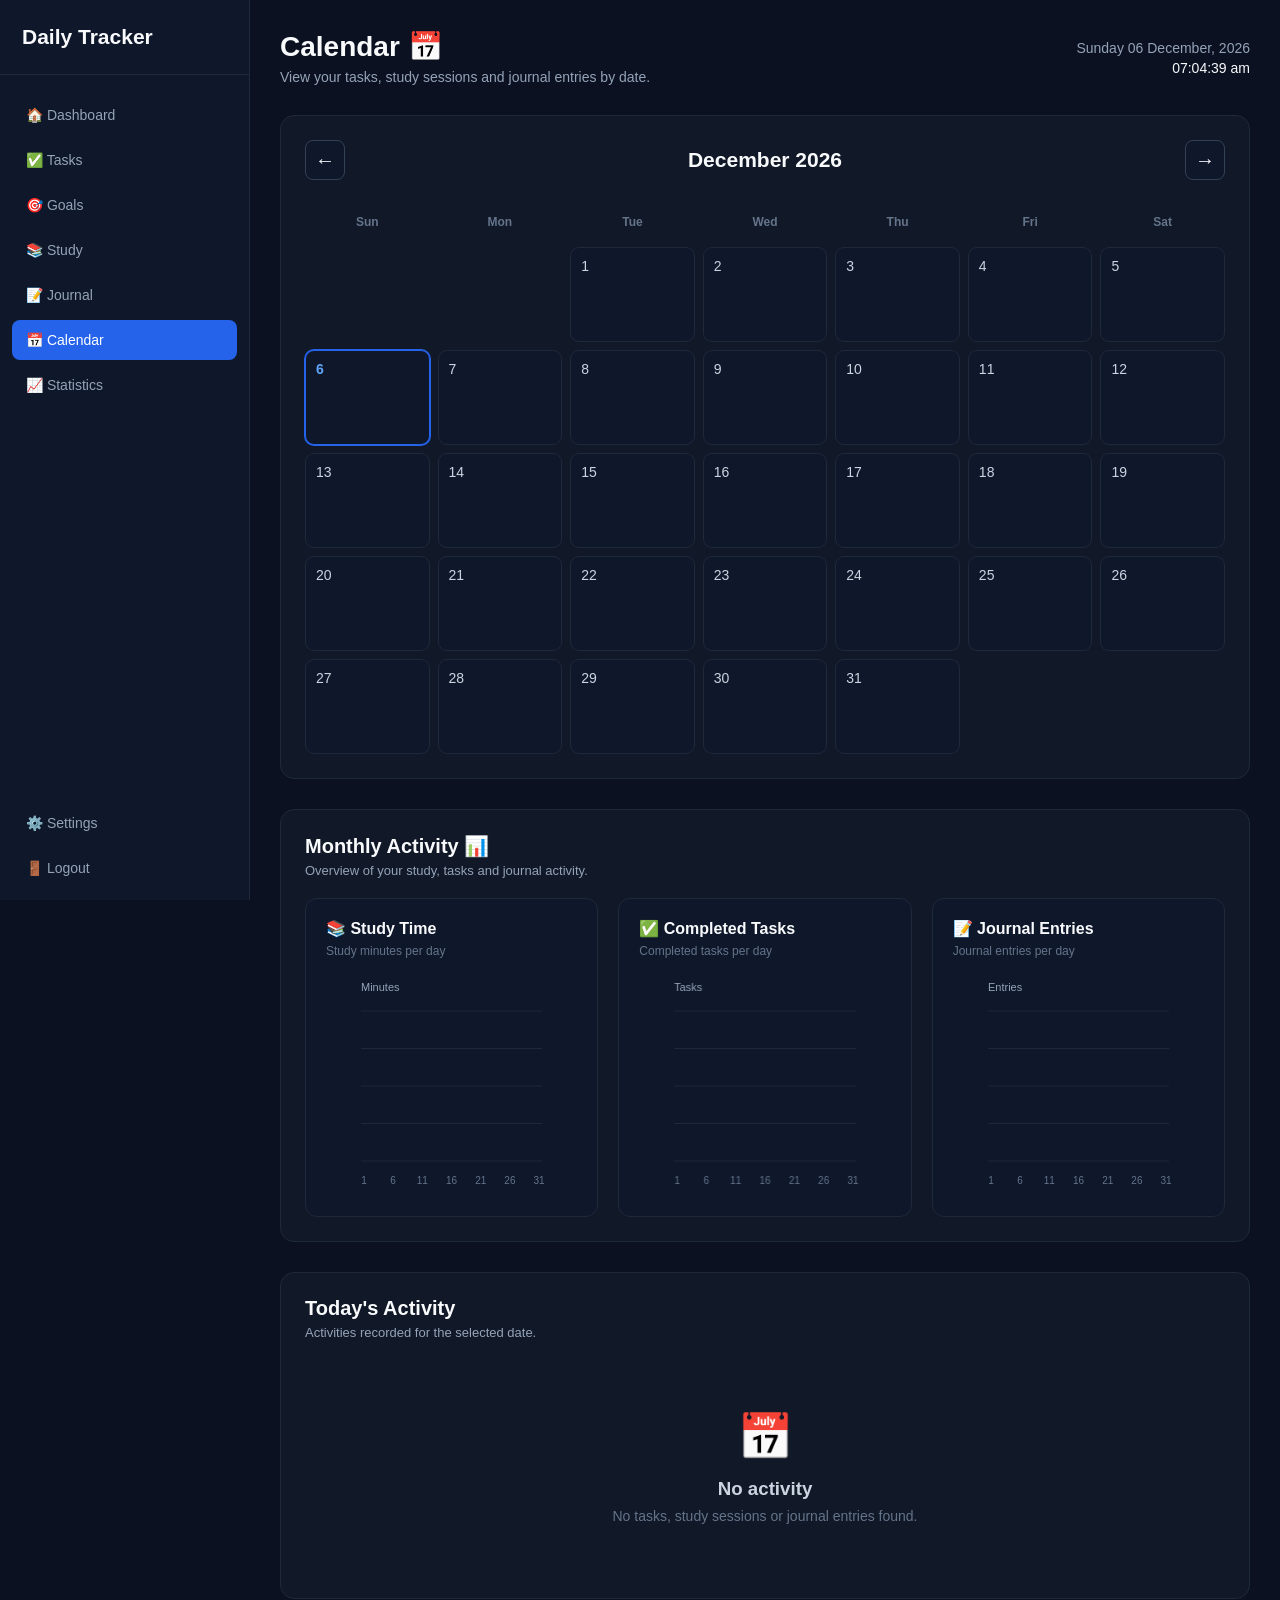
==== 01_Daily_Tracker/frontend/calendar.html @ 33eaa8c5 "Add files via upload" ====
<!DOCTYPE html>
<html lang="en">
<head>
    <meta charset="UTF-8">
    <meta name="viewport" content="width=device-width, initial-scale=1.0">

    <title>Calendar - Daily Tracker</title>

    <link rel="stylesheet" href="css/style.css">
    <link rel="stylesheet" href="css/calendar.css">
</head>

<body>

    <div class="dashboard">

        <aside class="sidebar">

            <div class="logo">
                Daily Tracker
            </div>

            <nav>

                <a href="dashboard.html">
                    🏠 Dashboard
                </a>

                <a href="tasks.html">
                    ✅ Tasks
                </a>

                <a href="goals.html">
                    🎯 Goals
                </a>

                <a href="study.html">
                    📚 Study
                </a>

                <a href="journal.html">
                    📝 Journal
                </a>

                <a href="calendar.html" class="active">
                    📅 Calendar
                </a>

                <a href="#">
                    📈 Statistics
                </a>

            </nav>

            <div class="sidebar-bottom">

                <a href="#">
                    ⚙️ Settings
                </a>

                <a href="login.html">
                    🚪 Logout
                </a>

            </div>

        </aside>


        <main class="main-content">

            <header class="topbar">

                <div>
                    <h1>Calendar 📅</h1>

                    <p>
                        View your tasks, study sessions and journal entries by date.
                    </p>
                </div>

                <div class="date">
                    <div id="currentDate"></div>
                    <div id="currentTime"></div>
                </div>

            </header>


            <!-- Calendar -->

            <section class="calendar-section">

                <div class="calendar-header">

                    <button id="previousMonth">
                        ←
                    </button>

                    <h2 id="currentMonth">
                        September 2026
                    </h2>

                    <button id="nextMonth">
                        →
                    </button>

                </div>


                <div class="calendar-weekdays">

                    <div>Sun</div>
                    <div>Mon</div>
                    <div>Tue</div>
                    <div>Wed</div>
                    <div>Thu</div>
                    <div>Fri</div>
                    <div>Sat</div>

                </div>


                <div
                    class="calendar-grid"
                    id="calendarGrid"
                >
                </div>

            </section>


            <!-- Graphs -->

            <section class="graph-section">

                <div class="graph-header">

                    <h2>
                        Monthly Activity 📊
                    </h2>

                    <p>
                        Overview of your study, tasks and journal activity.
                    </p>

                </div>


                <div class="graphs-grid">

                    <div class="graph-card">

                        <h3>
                            📚 Study Time
                        </h3>

                        <p>
                            Study minutes per day
                        </p>

                        <div class="chart-wrapper">

                            <canvas
                                id="studyChart"
                            ></canvas>

                        </div>

                    </div>


                    <div class="graph-card">

                        <h3>
                            ✅ Completed Tasks
                        </h3>

                        <p>
                            Completed tasks per day
                        </p>

                        <div class="chart-wrapper">

                            <canvas
                                id="taskChart"
                            ></canvas>

                        </div>

                    </div>


                    <div class="graph-card">

                        <h3>
                            📝 Journal Entries
                        </h3>

                        <p>
                            Journal entries per day
                        </p>

                        <div class="chart-wrapper">

                            <canvas
                                id="journalChart"
                            ></canvas>

                        </div>

                    </div>

                </div>

            </section>


            <!-- Selected Date Activity -->

            <section class="selected-date-section">

                <div class="section-header">

                    <div>

                        <h2 id="selectedDateTitle">
                            Today's Activity
                        </h2>

                        <p>
                            Activities recorded for the selected date.
                        </p>

                    </div>

                </div>


                <div
                    class="activity-list"
                    id="activityList"
                >

                    <div class="empty-state">

                        <div class="empty-icon">
                            📅
                        </div>

                        <h3>
                            No activity
                        </h3>

                        <p>
                            No tasks, study sessions or journal entries found.
                        </p>

                    </div>

                </div>

            </section>

        </main>

    </div>


    <script src="js/calendar-page.js"></script>

</body>
</html>
---- 01_Daily_Tracker/frontend/css/calendar.css ----
/* ================================
   Calendar Page
================================ */

* {
    box-sizing: border-box;
}

body {
    margin: 0;
    background: #0b1120;
    color: #f8fafc;
    font-family: Arial, sans-serif;
}


/* ================================
   Layout
================================ */

.dashboard {
    display: flex;
    min-height: 100vh;
}


/* ================================
   Sidebar
================================ */

.sidebar {
    position: fixed;
    top: 0;
    left: 0;

    width: 250px;
    height: 100vh;

    display: flex;
    flex-direction: column;

    background: #0f172a;
    border-right: 1px solid #1e293b;

    z-index: 100;
}

.logo {
    padding: 25px 22px;

    font-size: 21px;
    font-weight: bold;

    color: #f8fafc;

    border-bottom: 1px solid #1e293b;
}

.sidebar nav {
    display: flex;
    flex-direction: column;

    gap: 5px;

    padding: 20px 12px;
}

.sidebar nav a,
.sidebar-bottom a {
    display: flex;
    align-items: center;

    width: 100%;

    padding: 12px 14px;

    color: #94a3b8;
    text-decoration: none;

    border-radius: 8px;

    font-size: 14px;

    transition: 0.2s;
}

.sidebar nav a:hover,
.sidebar-bottom a:hover {
    background: #1e293b;
    color: #f8fafc;
}

.sidebar nav a.active {
    background: #2563eb;
    color: white;
}

.sidebar-bottom {
    margin-top: auto;

    display: flex;
    flex-direction: column;

    gap: 5px;

    padding: 12px;
}


/* ================================
   Main Content
================================ */

.main-content {
    width: calc(100% - 250px);

    margin-left: 250px;

    padding: 30px;

    min-height: 100vh;
}


/* ================================
   Topbar
================================ */

.topbar {
    display: flex;

    justify-content: space-between;
    align-items: center;

    margin-bottom: 30px;
}

.topbar h1 {
    margin: 0 0 6px;

    font-size: 28px;
}

.topbar p {
    margin: 0;

    color: #94a3b8;

    font-size: 14px;
}

.date {
    text-align: right;

    color: #94a3b8;

    font-size: 14px;
}

#currentTime {
    margin-top: 4px;

    color: #f8fafc;
}


/* ================================
   Calendar Section
================================ */

.calendar-section,
.selected-date-section {
    background: #111827;

    border: 1px solid #1e293b;

    border-radius: 14px;

    padding: 24px;

    margin-bottom: 30px;
}


/* Calendar Header */

.calendar-header {
    display: flex;

    justify-content: space-between;
    align-items: center;

    margin-bottom: 25px;
}

.calendar-header h2 {
    margin: 0;

    font-size: 21px;
}

.calendar-header button {
    width: 40px;
    height: 40px;

    border: 1px solid #334155;

    background: #0f172a;

    color: #f8fafc;

    border-radius: 8px;

    font-size: 20px;

    cursor: pointer;
}

.calendar-header button:hover {
    background: #1e293b;
}


/* ================================
   Weekdays
================================ */

.calendar-weekdays {
    display: grid;

    grid-template-columns: repeat(7, 1fr);

    gap: 8px;

    margin-bottom: 8px;
}

.calendar-weekdays div {
    padding: 10px;

    text-align: center;

    color: #64748b;

    font-size: 12px;
    font-weight: bold;
}


/* ================================
   Calendar Grid
================================ */

.calendar-grid {
    display: grid;

    grid-template-columns: repeat(7, 1fr);

    gap: 8px;
}


/* Calendar Day */

.calendar-day {
    position: relative;

    min-height: 95px;

    padding: 10px;

    background: #0f172a;

    border: 1px solid #1e293b;

    border-radius: 9px;

    cursor: pointer;

    transition: 0.2s;
}

.calendar-day:hover {
    border-color: #475569;

    background: #172033;
}

.calendar-day.empty {
    background: transparent;

    border: none;

    cursor: default;
}


/* Day Number */

.day-number {
    font-size: 14px;

    color: #cbd5e1;
}


/* Today */

.calendar-day.today {
    border-color: #2563eb;

    box-shadow: 0 0 0 1px #2563eb;
}

.calendar-day.today .day-number {
    color: #60a5fa;

    font-weight: bold;
}


/* Selected Day */

.calendar-day.selected {
    background: #172554;

    border-color: #3b82f6;
}


/* Activity Indicators */

.activity-indicators {
    display: flex;

    flex-wrap: wrap;

    gap: 4px;

    margin-top: 12px;
}

.activity-dot {
    width: 7px;
    height: 7px;

    border-radius: 50%;
}

.task-dot {
    background: #22c55e;
}

.study-dot {
    background: #3b82f6;
}

.journal-dot {
    background: #a855f7;
}

.goal-dot {
    background: #f59e0b;
}


/* ================================
   Section Header
================================ */

.section-header {
    margin-bottom: 20px;
}

.section-header h2 {
    margin: 0 0 5px;

    font-size: 20px;
}

.section-header p {
    margin: 0;

    color: #94a3b8;

    font-size: 13px;
}


/* ================================
   Activity List
================================ */

.activity-list {
    display: flex;

    flex-direction: column;

    gap: 12px;
}

.activity-item {
    display: flex;

    align-items: center;

    gap: 14px;

    padding: 15px;

    background: #0f172a;

    border: 1px solid #1e293b;

    border-radius: 10px;
}

.activity-icon {
    width: 40px;
    height: 40px;

    display: flex;

    align-items: center;
    justify-content: center;

    background: #1e293b;

    border-radius: 8px;

    font-size: 18px;
}

.activity-info {
    flex: 1;
}

.activity-info h3 {
    margin: 0 0 4px;

    font-size: 14px;
}

.activity-info p {
    margin: 0;

    color: #64748b;

    font-size: 12px;
}


/* ================================
   Empty State
================================ */

.empty-state {
    text-align: center;

    padding: 50px 20px;

    color: #64748b;
}

.empty-icon {
    margin-bottom: 15px;

    font-size: 45px;
}

.empty-state h3 {
    margin: 0 0 8px;

    color: #cbd5e1;
}

.empty-state p {
    margin: 0;

    font-size: 14px;
}


/* ================================
   Graph Section
================================ */

.graph-section {
    background: #111827;

    border: 1px solid #1e293b;

    border-radius: 14px;

    padding: 24px;

    margin-bottom: 30px;
}

.graph-header {
    margin-bottom: 20px;
}

.graph-header h2 {
    margin: 0 0 5px;

    font-size: 20px;
}

.graph-header p {
    margin: 0;

    color: #94a3b8;

    font-size: 13px;
}

.graph-container {
    width: 100%;

    height: 300px;

    display: flex;

    align-items: flex-end;

    gap: 12px;

    padding: 20px;

    background: #0f172a;

    border: 1px solid #1e293b;

    border-radius: 10px;
}


/* ================================
   Responsive
================================ */

@media (max-width: 900px) {

    .sidebar {
        width: 220px;
    }

    .main-content {
        width: calc(100% - 220px);

        margin-left: 220px;

        padding: 20px;
    }

    .calendar-day {
        min-height: 80px;
    }

}


@media (max-width: 650px) {

    .sidebar {
        position: relative;

        width: 100%;

        height: auto;
    }

    .main-content {
        width: 100%;

        margin-left: 0;

        padding: 20px;
    }

    .dashboard {
        display: block;
    }

    .topbar {
        flex-direction: column;

        align-items: flex-start;

        gap: 15px;
    }

    .date {
        text-align: left;
    }

    .calendar-grid,
    .calendar-weekdays {
        gap: 4px;
    }

    .calendar-day {
        min-height: 60px;

        padding: 6px;
    }

    .day-number {
        font-size: 12px;
    }

    .activity-indicators {
        margin-top: 7px;
    }

}
/* ================================
   Graphs
================================ */

.graphs-grid {
    display: grid;

    grid-template-columns: repeat(3, 1fr);

    gap: 20px;
}

.graph-card {
    background: #0f172a;

    border: 1px solid #1e293b;

    border-radius: 12px;

    padding: 20px;
}

.graph-card h3 {
    margin: 0 0 6px;

    font-size: 16px;
}

.graph-card p {
    margin: 0 0 18px;

    color: #64748b;

    font-size: 12px;
}

.chart-wrapper {
    position: relative;

    width: 100%;

    height: 220px;
}

.chart-wrapper canvas {
    width: 100%;
    height: 100%;
}


/* Graph Responsive */

@media (max-width: 1100px) {

    .graphs-grid {
        grid-template-columns: 1fr 1fr;
    }

}


@media (max-width: 700px) {

    .graphs-grid {
        grid-template-columns: 1fr;
    }

}
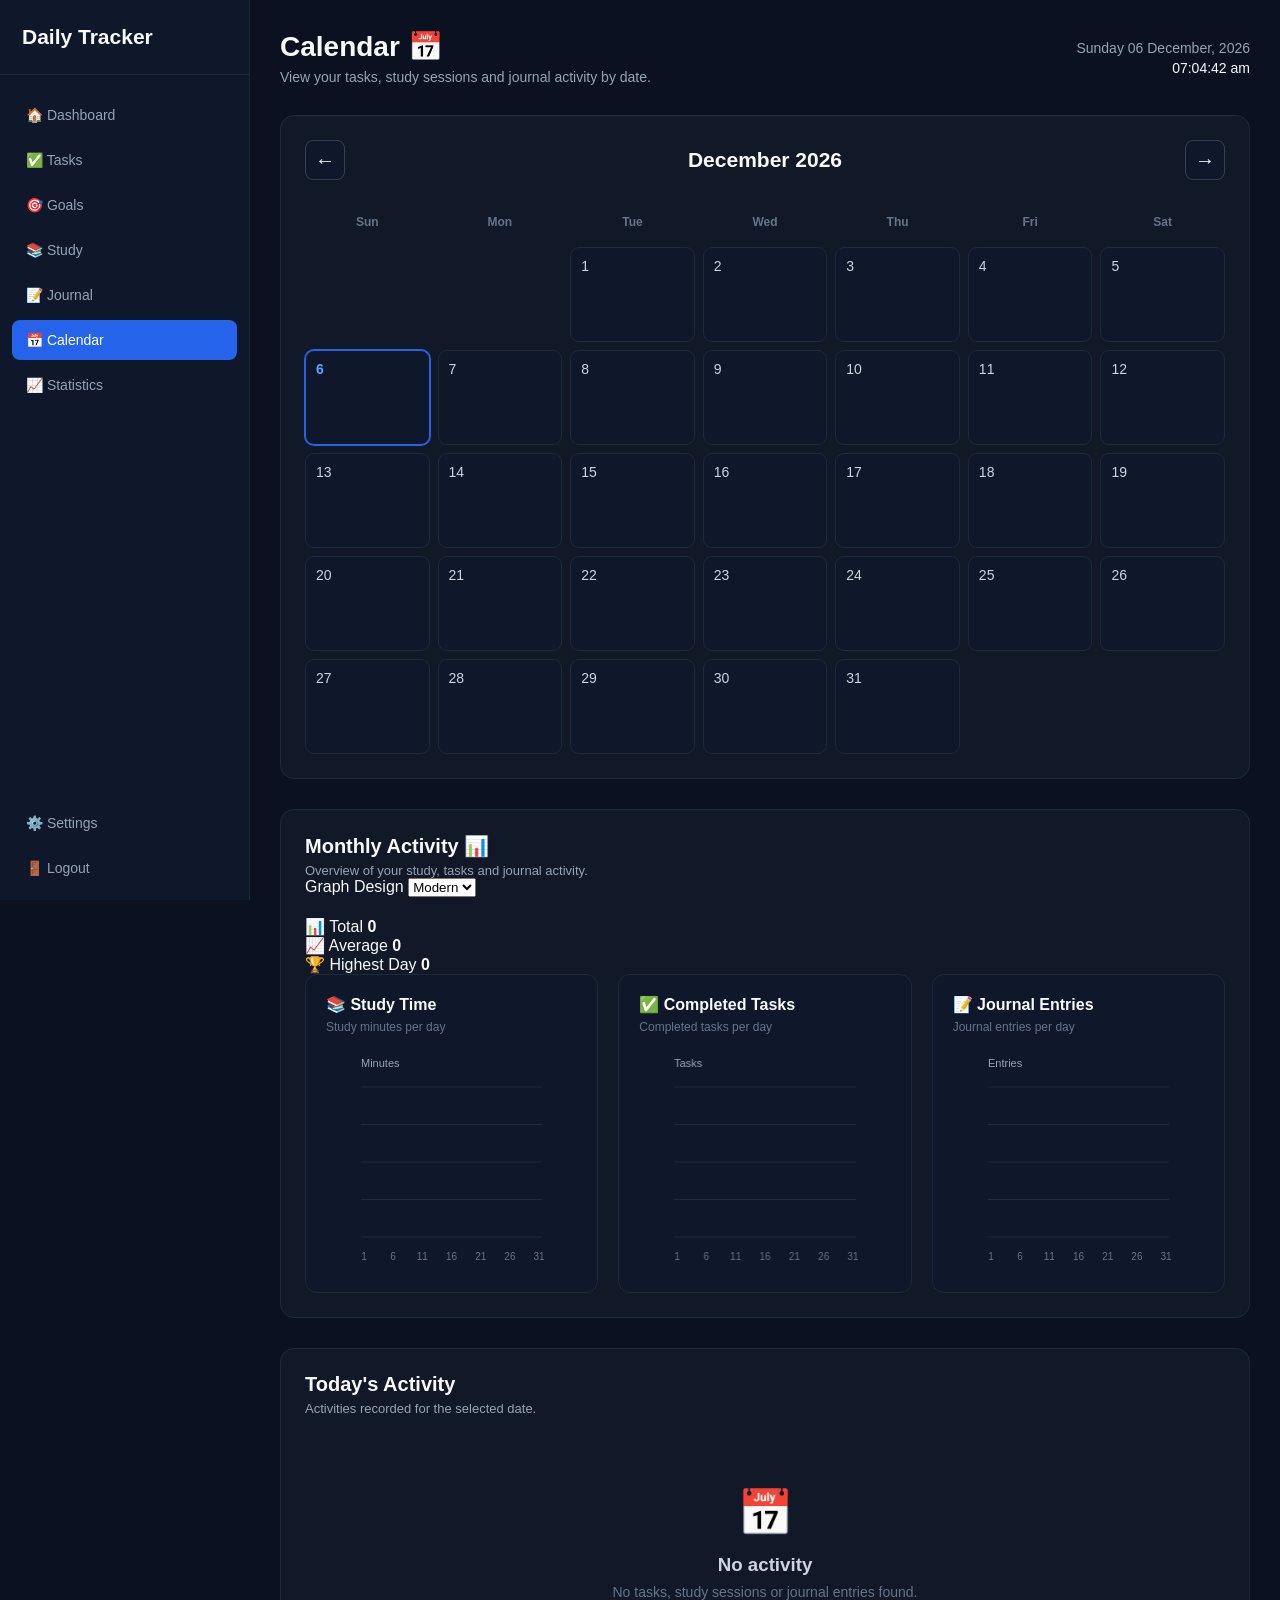
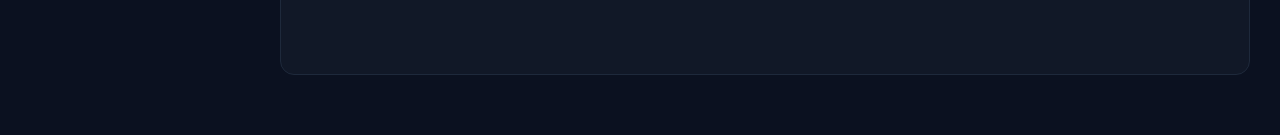
==== commit 1eb9a7a8: "Add files via upload" ====
--- a/01_Daily_Tracker/frontend/calendar.html
+++ b/01_Daily_Tracker/frontend/calendar.html
@@ -8,6 +8,7 @@
 
     <link rel="stylesheet" href="css/style.css">
     <link rel="stylesheet" href="css/calendar.css">
+    <link rel="stylesheet" href="css/common.css">
 </head>
 
 <body>
@@ -46,7 +47,7 @@
                     📅 Calendar
                 </a>
 
-                <a href="#">
+                <a href="statistics.html">
                     📈 Statistics
                 </a>
 
@@ -54,7 +55,7 @@
 
             <div class="sidebar-bottom">
 
-                <a href="#">
+                <a href="settings.html">
                     ⚙️ Settings
                 </a>
 
@@ -75,7 +76,7 @@
                     <h1>Calendar 📅</h1>
 
                     <p>
-                        View your tasks, study sessions and journal entries by date.
+                        View your tasks, study sessions and journal activity by date.
                     </p>
                 </div>
 
@@ -124,8 +125,7 @@
                 <div
                     class="calendar-grid"
                     id="calendarGrid"
-                >
-                </div>
+                ></div>
 
             </section>
 
@@ -136,18 +136,96 @@
 
                 <div class="graph-header">
 
-                    <h2>
-                        Monthly Activity 📊
-                    </h2>
-
-                    <p>
-                        Overview of your study, tasks and journal activity.
-                    </p>
+                    <div>
+                            <h2 id="graphTitle">
+                                Monthly Activity 📊
+                            </h2>
+
+                        <p>
+                            Overview of your study, tasks and journal activity.
+                        </p>
+                    </div>
+
+                    <div class="graph-controls">
+
+                        <label for="graphDesign">
+                            Graph Design
+                        </label>
+
+                        <select id="graphDesign">
+
+                            <option value="modern">
+                                Modern
+                            </option>
+
+                            <option value="bar">
+                                Bar
+                            </option>
+
+                            <option value="line">
+                                Line
+                            </option>
+
+                            <option value="area">
+                                Area
+                            </option>
+
+                        </select>
+
+                    </div>
+
+                </div>
+
+
+                <!-- Graph Statistics -->
+
+                <div class="graph-stats">
+
+                    <div class="graph-stat-card">
+
+                        <span>
+                            📊 Total
+                        </span>
+
+                        <strong id="graphTotal">
+                            0
+                        </strong>
+
+                    </div>
+
+
+                    <div class="graph-stat-card">
+
+                        <span>
+                            📈 Average
+                        </span>
+
+                        <strong id="graphAverage">
+                            0
+                        </strong>
+
+                    </div>
+
+
+                    <div class="graph-stat-card">
+
+                        <span>
+                            🏆 Highest Day
+                        </span>
+
+                        <strong id="graphHighest">
+                            0
+                        </strong>
+
+                    </div>
 
                 </div>
 
 
                 <div class="graphs-grid">
+
+
+                    <!-- Study -->
 
                     <div class="graph-card">
 
@@ -161,14 +239,14 @@
 
                         <div class="chart-wrapper">
 
-                            <canvas
-                                id="studyChart"
-                            ></canvas>
+                            <canvas id="studyChart"></canvas>
 
                         </div>
 
                     </div>
 
+
+                    <!-- Tasks -->
 
                     <div class="graph-card">
 
@@ -182,14 +260,14 @@
 
                         <div class="chart-wrapper">
 
-                            <canvas
-                                id="taskChart"
-                            ></canvas>
+                            <canvas id="taskChart"></canvas>
 
                         </div>
 
                     </div>
 
+
+                    <!-- Journal -->
 
                     <div class="graph-card">
 
@@ -203,9 +281,7 @@
 
                         <div class="chart-wrapper">
 
-                            <canvas
-                                id="journalChart"
-                            ></canvas>
+                            <canvas id="journalChart"></canvas>
 
                         </div>
 
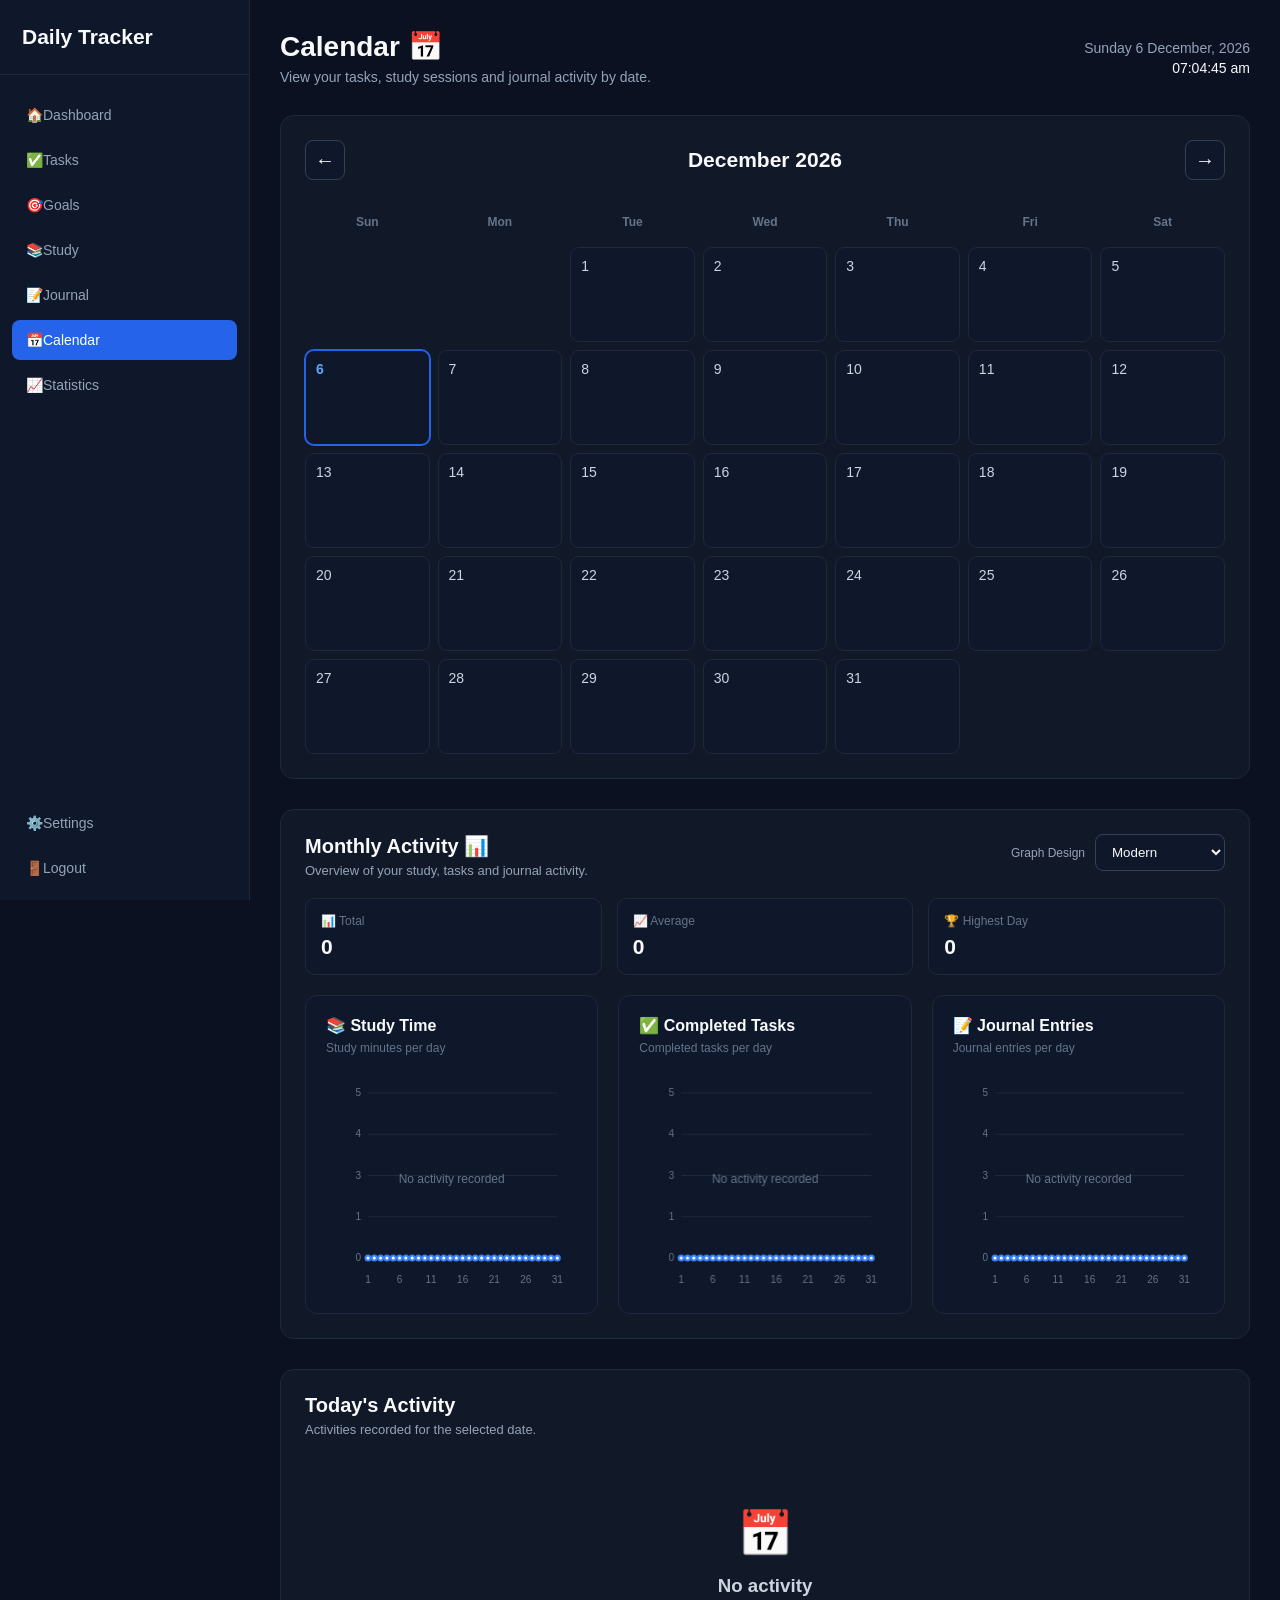
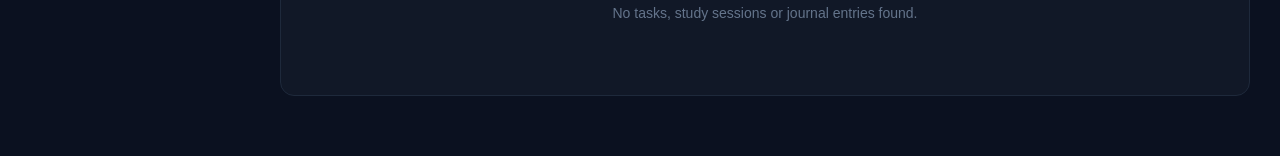
==== commit c53b24c0: "Add files via upload" ====
--- a/01_Daily_Tracker/frontend/calendar.html
+++ b/01_Daily_Tracker/frontend/calendar.html
@@ -1,14 +1,21 @@
 <!DOCTYPE html>
 <html lang="en">
+
 <head>
+
     <meta charset="UTF-8">
-    <meta name="viewport" content="width=device-width, initial-scale=1.0">
+
+    <meta
+        name="viewport"
+        content="width=device-width, initial-scale=1.0"
+    >
 
     <title>Calendar - Daily Tracker</title>
 
-    <link rel="stylesheet" href="css/style.css">
     <link rel="stylesheet" href="css/calendar.css">
     <link rel="stylesheet" href="css/common.css">
+    <link rel="stylesheet" href="css/style.css">
+
 </head>
 
 <body>
@@ -18,37 +25,47 @@
         <aside class="sidebar">
 
             <div class="logo">
-                Daily Tracker
+                <span data-i18n="appName">Daily Tracker</span>
             </div>
 
             <nav>
 
                 <a href="dashboard.html">
-                    🏠 Dashboard
+                    <span>🏠</span>
+                    <span data-i18n="dashboard">Dashboard</span>
                 </a>
 
                 <a href="tasks.html">
-                    ✅ Tasks
+                    <span>✅</span>
+                    <span data-i18n="tasks">Tasks</span>
                 </a>
 
                 <a href="goals.html">
-                    🎯 Goals
+                    <span>🎯</span>
+                    <span data-i18n="goals">Goals</span>
                 </a>
 
                 <a href="study.html">
-                    📚 Study
+                    <span>📚</span>
+                    <span data-i18n="study">Study</span>
                 </a>
 
                 <a href="journal.html">
-                    📝 Journal
-                </a>
-
-                <a href="calendar.html" class="active">
-                    📅 Calendar
+                    <span>📝</span>
+                    <span data-i18n="journal">Journal</span>
+                </a>
+
+                <a
+                    href="calendar.html"
+                    class="active"
+                >
+                    <span>📅</span>
+                    <span data-i18n="calendar">Calendar</span>
                 </a>
 
                 <a href="statistics.html">
-                    📈 Statistics
+                    <span>📈</span>
+                    <span data-i18n="statistics">Statistics</span>
                 </a>
 
             </nav>
@@ -56,11 +73,13 @@
             <div class="sidebar-bottom">
 
                 <a href="settings.html">
-                    ⚙️ Settings
+                    <span>⚙️</span>
+                    <span data-i18n="settings">Settings</span>
                 </a>
 
                 <a href="login.html">
-                    🚪 Logout
+                    <span>🚪</span>
+                    <span data-i18n="logout">Logout</span>
                 </a>
 
             </div>
@@ -73,16 +92,23 @@
             <header class="topbar">
 
                 <div>
-                    <h1>Calendar 📅</h1>
-
-                    <p>
+
+                    <h1 data-i18n="calendarTitle">
+                        Calendar 📅
+                    </h1>
+
+                    <p data-i18n="calendarDescription">
                         View your tasks, study sessions and journal activity by date.
                     </p>
+
                 </div>
 
                 <div class="date">
+
                     <div id="currentDate"></div>
+
                     <div id="currentTime"></div>
+
                 </div>
 
             </header>
@@ -111,13 +137,13 @@
 
                 <div class="calendar-weekdays">
 
-                    <div>Sun</div>
-                    <div>Mon</div>
-                    <div>Tue</div>
-                    <div>Wed</div>
-                    <div>Thu</div>
-                    <div>Fri</div>
-                    <div>Sat</div>
+                    <div data-i18n="sun">Sun</div>
+                    <div data-i18n="mon">Mon</div>
+                    <div data-i18n="tue">Tue</div>
+                    <div data-i18n="wed">Wed</div>
+                    <div data-i18n="thu">Thu</div>
+                    <div data-i18n="fri">Fri</div>
+                    <div data-i18n="sat">Sat</div>
 
                 </div>
 
@@ -137,36 +163,53 @@
                 <div class="graph-header">
 
                     <div>
-                            <h2 id="graphTitle">
-                                Monthly Activity 📊
-                            </h2>
-
-                        <p>
+
+                        <h2 id="graphTitle" data-i18n="monthlyActivity">
+                            Monthly Activity 📊
+                        </h2>
+
+                        <p data-i18n="monthlyActivityDescription">
                             Overview of your study, tasks and journal activity.
                         </p>
+
                     </div>
 
                     <div class="graph-controls">
 
-                        <label for="graphDesign">
+                        <label
+                            for="graphDesign"
+                            data-i18n="graphDesign"
+                        >
                             Graph Design
                         </label>
 
                         <select id="graphDesign">
 
-                            <option value="modern">
+                            <option
+                                value="modern"
+                                data-i18n="modern"
+                            >
                                 Modern
                             </option>
 
-                            <option value="bar">
+                            <option
+                                value="bar"
+                                data-i18n="bar"
+                            >
                                 Bar
                             </option>
 
-                            <option value="line">
+                            <option
+                                value="line"
+                                data-i18n="line"
+                            >
                                 Line
                             </option>
 
-                            <option value="area">
+                            <option
+                                value="area"
+                                data-i18n="area"
+                            >
                                 Area
                             </option>
 
@@ -183,7 +226,7 @@
 
                     <div class="graph-stat-card">
 
-                        <span>
+                        <span data-i18n="total">
                             📊 Total
                         </span>
 
@@ -196,7 +239,7 @@
 
                     <div class="graph-stat-card">
 
-                        <span>
+                        <span data-i18n="average">
                             📈 Average
                         </span>
 
@@ -209,7 +252,7 @@
 
                     <div class="graph-stat-card">
 
-                        <span>
+                        <span data-i18n="highestDay">
                             🏆 Highest Day
                         </span>
 
@@ -229,11 +272,11 @@
 
                     <div class="graph-card">
 
-                        <h3>
+                        <h3 data-i18n="studyTime">
                             📚 Study Time
                         </h3>
 
-                        <p>
+                        <p data-i18n="studyMinutesPerDay">
                             Study minutes per day
                         </p>
 
@@ -250,11 +293,11 @@
 
                     <div class="graph-card">
 
-                        <h3>
+                        <h3 data-i18n="completedTasks">
                             ✅ Completed Tasks
                         </h3>
 
-                        <p>
+                        <p data-i18n="completedTasksPerDay">
                             Completed tasks per day
                         </p>
 
@@ -271,11 +314,11 @@
 
                     <div class="graph-card">
 
-                        <h3>
+                        <h3 data-i18n="journalEntries">
                             📝 Journal Entries
                         </h3>
 
-                        <p>
+                        <p data-i18n="journalEntriesPerDay">
                             Journal entries per day
                         </p>
 
@@ -300,11 +343,14 @@
 
                     <div>
 
-                        <h2 id="selectedDateTitle">
+                        <h2
+                            id="selectedDateTitle"
+                            data-i18n="todaysActivity"
+                        >
                             Today's Activity
                         </h2>
 
-                        <p>
+                        <p data-i18n="selectedDateDescription">
                             Activities recorded for the selected date.
                         </p>
 
@@ -324,11 +370,11 @@
                             📅
                         </div>
 
-                        <h3>
+                        <h3 data-i18n="noActivity">
                             No activity
                         </h3>
 
-                        <p>
+                        <p data-i18n="noActivityDescription">
                             No tasks, study sessions or journal entries found.
                         </p>
 
@@ -343,7 +389,10 @@
     </div>
 
 
+    <script src="js/theme.js"></script>
     <script src="js/calendar-page.js"></script>
+    <script src="js/language.js"></script>
 
 </body>
+
 </html>
--- a/01_Daily_Tracker/frontend/css/calendar.css
+++ b/01_Daily_Tracker/frontend/css/calendar.css
@@ -181,9 +181,6 @@
     margin-bottom: 30px;
 }
 
-
-/* Calendar Header */
-
 .calendar-header {
     display: flex;
 
@@ -214,10 +211,13 @@
     font-size: 20px;
 
     cursor: pointer;
+
+    transition: 0.2s;
 }
 
 .calendar-header button:hover {
     background: #1e293b;
+    transform: translateY(-1px);
 }
 
 
@@ -259,9 +259,6 @@
     gap: 8px;
 }
 
-
-/* Calendar Day */
-
 .calendar-day {
     position: relative;
 
@@ -294,18 +291,12 @@
     cursor: default;
 }
 
-
-/* Day Number */
-
 .day-number {
     font-size: 14px;
 
     color: #cbd5e1;
 }
 
-
-/* Today */
-
 .calendar-day.today {
     border-color: #2563eb;
 
@@ -318,9 +309,6 @@
     font-weight: bold;
 }
 
-
-/* Selected Day */
-
 .calendar-day.selected {
     background: #172554;
 
@@ -328,7 +316,9 @@
 }
 
 
-/* Activity Indicators */
+/* ================================
+   Activity Indicators
+================================ */
 
 .activity-indicators {
     display: flex;
@@ -498,6 +488,13 @@
 }
 
 .graph-header {
+    display: flex;
+
+    justify-content: space-between;
+    align-items: flex-start;
+
+    gap: 20px;
+
     margin-bottom: 20px;
 }
 
@@ -515,30 +512,158 @@
     font-size: 13px;
 }
 
-.graph-container {
+
+/* ================================
+   Graph Controls
+================================ */
+
+.graph-controls {
+    display: flex;
+
+    align-items: center;
+
+    gap: 10px;
+}
+
+.graph-controls label {
+    color: #94a3b8;
+
+    font-size: 12px;
+}
+
+.graph-controls select {
+    min-width: 130px;
+
+    padding: 9px 12px;
+
+    background: #0f172a;
+
+    border: 1px solid #334155;
+
+    border-radius: 8px;
+
+    color: #f8fafc;
+
+    outline: none;
+
+    cursor: pointer;
+}
+
+.graph-controls select:focus {
+    border-color: #3b82f6;
+}
+
+
+/* ================================
+   Graph Stats
+================================ */
+
+.graph-stats {
+    display: grid;
+
+    grid-template-columns: repeat(3, 1fr);
+
+    gap: 15px;
+
+    margin-bottom: 20px;
+}
+
+.graph-stat-card {
+    padding: 15px;
+
+    background: #0f172a;
+
+    border: 1px solid #1e293b;
+
+    border-radius: 10px;
+}
+
+.graph-stat-card span {
+    display: block;
+
+    margin-bottom: 7px;
+
+    color: #64748b;
+
+    font-size: 12px;
+}
+
+.graph-stat-card strong {
+    display: block;
+
+    color: #f8fafc;
+
+    font-size: 21px;
+}
+
+
+/* ================================
+   Graph Cards
+================================ */
+
+.graphs-grid {
+    display: grid;
+
+    grid-template-columns: repeat(3, 1fr);
+
+    gap: 20px;
+}
+
+.graph-card {
+    position: relative;
+
+    background: #0f172a;
+
+    border: 1px solid #1e293b;
+
+    border-radius: 12px;
+
+    padding: 20px;
+
+    overflow: hidden;
+}
+
+.graph-card h3 {
+    margin: 0 0 6px;
+
+    font-size: 16px;
+}
+
+.graph-card p {
+    margin: 0 0 18px;
+
+    color: #64748b;
+
+    font-size: 12px;
+}
+
+.chart-wrapper {
+    position: relative;
+
     width: 100%;
 
-    height: 300px;
-
-    display: flex;
-
-    align-items: flex-end;
-
-    gap: 12px;
-
-    padding: 20px;
-
-    background: #0f172a;
-
-    border: 1px solid #1e293b;
-
-    border-radius: 10px;
+    height: 220px;
+}
+
+.chart-wrapper canvas {
+    display: block;
+
+    width: 100%;
+    height: 100%;
 }
 
 
 /* ================================
    Responsive
 ================================ */
+
+@media (max-width: 1100px) {
+
+    .graphs-grid {
+        grid-template-columns: 1fr 1fr;
+    }
+
+}
 
 @media (max-width: 900px) {
 
@@ -560,6 +685,30 @@
 
 }
 
+@media (max-width: 700px) {
+
+    .graphs-grid {
+        grid-template-columns: 1fr;
+    }
+
+    .graph-stats {
+        grid-template-columns: 1fr;
+    }
+
+    .graph-header {
+        flex-direction: column;
+    }
+
+    .graph-controls {
+        width: 100%;
+        justify-content: space-between;
+    }
+
+    .graph-controls select {
+        flex: 1;
+    }
+
+}
 
 @media (max-width: 650px) {
 
@@ -614,72 +763,4 @@
         margin-top: 7px;
     }
 
-}
-/* ================================
-   Graphs
-================================ */
-
-.graphs-grid {
-    display: grid;
-
-    grid-template-columns: repeat(3, 1fr);
-
-    gap: 20px;
-}
-
-.graph-card {
-    background: #0f172a;
-
-    border: 1px solid #1e293b;
-
-    border-radius: 12px;
-
-    padding: 20px;
-}
-
-.graph-card h3 {
-    margin: 0 0 6px;
-
-    font-size: 16px;
-}
-
-.graph-card p {
-    margin: 0 0 18px;
-
-    color: #64748b;
-
-    font-size: 12px;
-}
-
-.chart-wrapper {
-    position: relative;
-
-    width: 100%;
-
-    height: 220px;
-}
-
-.chart-wrapper canvas {
-    width: 100%;
-    height: 100%;
-}
-
-
-/* Graph Responsive */
-
-@media (max-width: 1100px) {
-
-    .graphs-grid {
-        grid-template-columns: 1fr 1fr;
-    }
-
-}
-
-
-@media (max-width: 700px) {
-
-    .graphs-grid {
-        grid-template-columns: 1fr;
-    }
-
 }
--- a/01_Daily_Tracker/frontend/css/common.css
+++ b/01_Daily_Tracker/frontend/css/common.css
@@ -0,0 +1,160 @@
+/* =================================
+   Daily Tracker - Common Layout
+================================= */
+
+* {
+    box-sizing: border-box;
+}
+
+body {
+    margin: 0;
+    font-family: Arial, sans-serif;
+}
+
+/* =================================
+   Main Layout
+================================= */
+
+.dashboard,
+.tasks-page {
+    min-height: 100vh;
+}
+
+/* =================================
+   Common Sidebar
+================================= */
+
+.sidebar {
+    
+    height: 100vh;
+    flex-shrink: 0;
+}
+
+/* =================================
+   Common Main Content
+================================= */
+
+.main-content {
+    
+    padding: 30px !important;
+    min-height: 100vh;
+}
+
+/* =================================
+   Common Topbar
+================================= */
+
+.topbar {
+    margin-bottom: 30px;
+}
+
+.topbar h1 {
+    margin: 0 0 6px;
+    font-size: 28px;
+}
+
+.topbar p {
+    margin: 0;
+    font-size: 14px;
+}
+
+/* =================================
+   Common Date
+================================= */
+
+.date {
+    font-size: 14px;
+}
+
+/* =================================
+   Common Sections
+================================= */
+
+.dashboard-section,
+.tasks-section,
+.settings-section,
+.calendar-section,
+.statistics-section {
+    border-radius: 14px;
+}
+
+/* =================================
+   Common Section Header
+================================= */
+
+.section-header h2 {
+    font-size: 20px;
+}
+
+/* =================================
+   Common Summary Cards
+================================= */
+
+.summary-cards,
+.task-summary {
+    gap: 20px;
+}
+
+/* =================================
+   Tablet
+================================= */
+
+@media (max-width: 700px) {
+
+    .sidebar {
+        width: 220px !important;
+    }
+
+    .main-content {
+        width: calc(100% - 220px) !important;
+        margin-left: 220px !important;
+        padding: 20px !important;
+    }
+
+    .topbar {
+        flex-direction: column;
+        align-items: flex-start;
+        gap: 15px;
+    }
+
+    .date {
+        text-align: left;
+    }
+}
+
+/* =================================
+   Mobile
+================================= */
+
+@media (max-width: 550px) {
+
+    .dashboard,
+    .tasks-page {
+        display: block;
+    }
+
+    .sidebar {
+        position: relative !important;
+        width: 100% !important;
+        height: auto !important;
+    }
+
+    .main-content {
+        width: 100% !important;
+        margin-left: 0 !important;
+        padding: 20px !important;
+    }
+
+    .sidebar-bottom {
+        margin-top: 10px;
+    }
+
+    .setting-row {
+        flex-direction: column;
+        align-items: flex-start;
+    }
+
+    .setting-row select {
+        width: 100%;
+    }
+}
